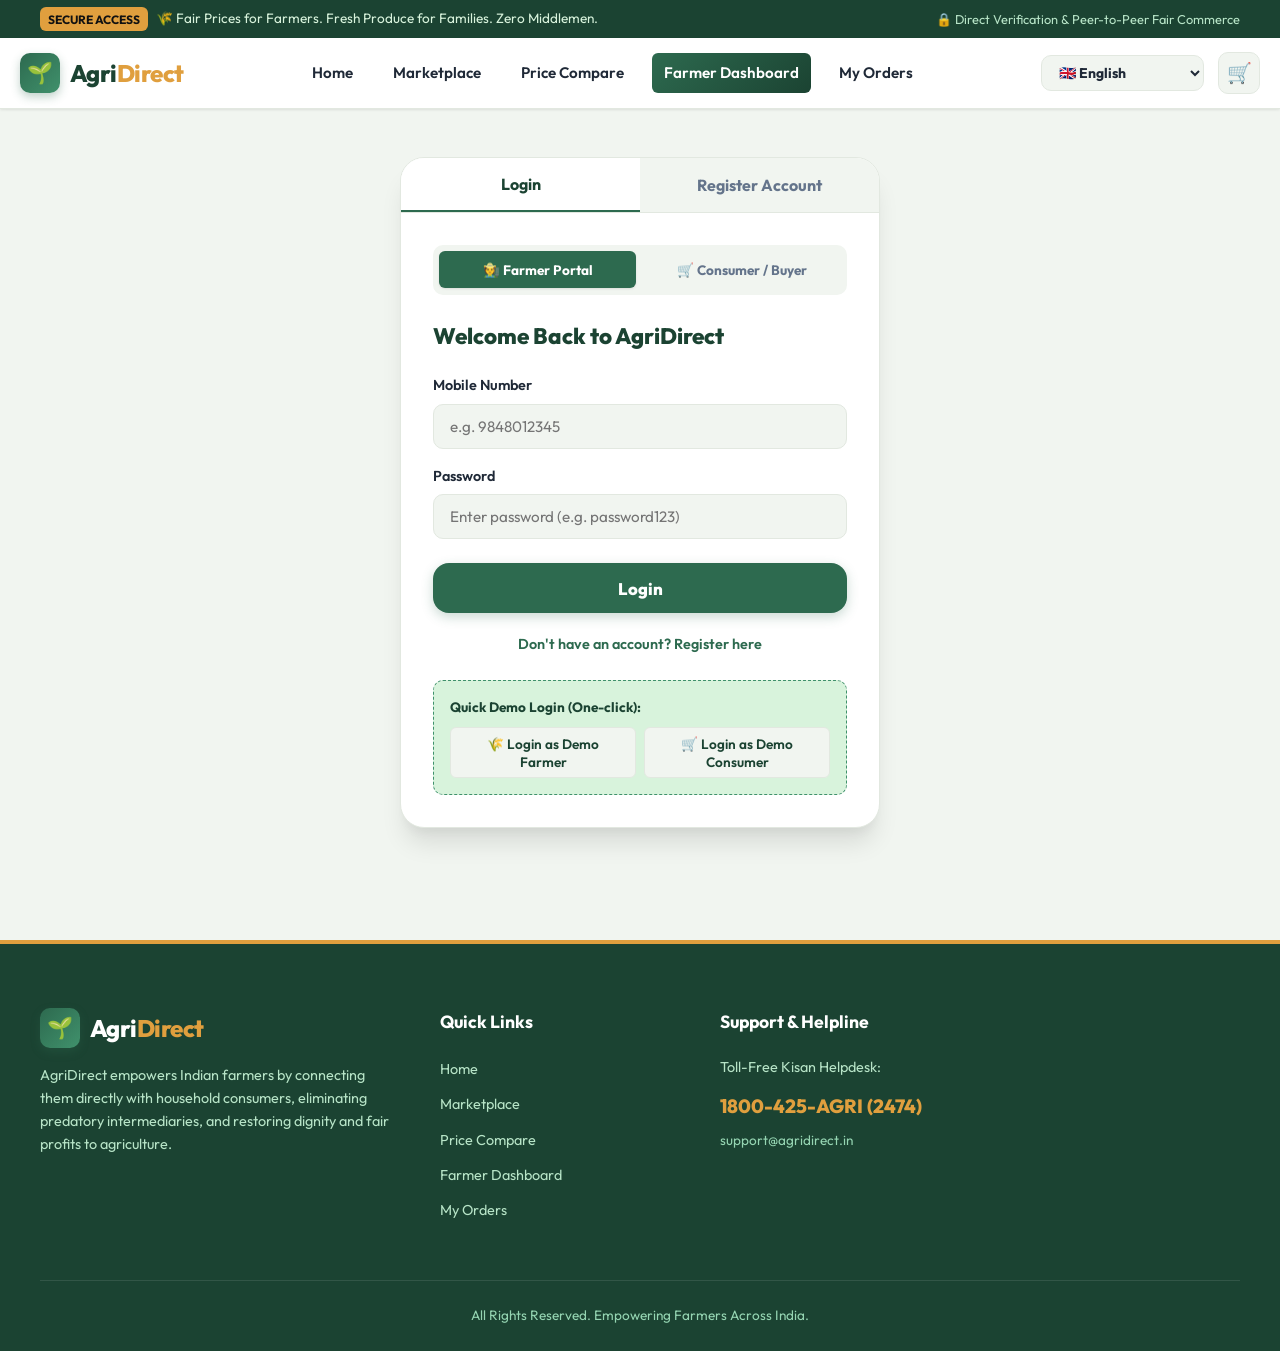
==== auth.html @ 64b45b5c "Add AgriDirect project" ====
<!DOCTYPE html>
<html lang="en">
<head>
  <meta charset="UTF-8">
  <meta name="viewport" content="width=device-width, initial-scale=1.0">
  <title>Login & Registration - AgriDirect</title>
  <link rel="preconnect" href="https://fonts.googleapis.com">
  <link rel="preconnect" href="https://fonts.gstatic.com" crossorigin>
  <link href="https://fonts.googleapis.com/css2?family=Outfit:wght@400;500;600;700;800&display=swap" rel="stylesheet">
  <link rel="stylesheet" href="css/style.css">
  <link rel="stylesheet" href="css/responsive.css">
</head>
<body style="background:var(--bg-subtle);">

  <!-- Top Mission Bar -->
  <div class="header-top-bar">
    <div class="container">
      <div style="display:flex; align-items:center;">
        <span class="header-badge-tag">SECURE ACCESS</span>
        <span data-i18n="topbar_mission">🌾 Fair Prices for Farmers. Fresh Produce for Families. Zero Middlemen.</span>
      </div>
      <div style="font-size:0.8rem; color:#b7e4c7;">
        🔒 Direct Verification & Peer-to-Peer Fair Commerce
      </div>
    </div>
  </div>

  <!-- Header -->
  <header class="site-header">
    <div class="container header-main">
      <a href="index.html" class="logo-link">
        <div class="logo-icon">🌱</div>
        <div class="logo-text">Agri<span>Direct</span></div>
      </a>

      <nav class="main-nav" id="mainNav">
        <a href="index.html" class="nav-link" data-i18n="nav_home">Home</a>
        <a href="marketplace.html" class="nav-link" data-i18n="nav_marketplace">Marketplace</a>
        <a href="price-compare.html" class="nav-link" data-i18n="nav_price_compare">Price Compare</a>
        <a href="farmer-dashboard.html" class="nav-link highlight" data-i18n="nav_dashboard">🌾 Farmer Portal</a>
        <a href="orders.html" class="nav-link" data-i18n="nav_my_orders">My Orders</a>
      </nav>

      <div class="header-actions">
        <div class="lang-selector-wrap">
          <select id="globalLanguageSelect" class="lang-select">
            <option value="en">🇬🇧 English</option>
            <option value="te">🇮🇳 తెలుగు (Telugu)</option>
            <option value="hi">🇮🇳 हिन्दी (Hindi)</option>
          </select>
        </div>

        <div class="cart-btn-wrap">
          <a href="cart.html" class="cart-icon-btn" title="Shopping Cart">
            🛒
            <span class="cart-badge" style="display:none;">0</span>
          </a>
        </div>
      </div>
    </div>
  </header>

  <!-- Auth Main -->
  <main class="main-content">
    <div class="container">
      <div class="auth-wrapper">
        <!-- Auth Header Tabs (Login vs Register) -->
        <div class="auth-tabs">
          <button class="auth-tab-btn active" id="tabLoginBtn" onclick="switchAuthMode('login')">
            <span data-i18n="btn_login">Login</span>
          </button>
          <button class="auth-tab-btn" id="tabRegisterBtn" onclick="switchAuthMode('register')">
            <span data-i18n="btn_register">Register</span>
          </button>
        </div>

        <div class="auth-body">
          <!-- Role Switcher (Farmer vs Consumer) -->
          <div class="role-switcher-box">
            <button class="role-switch-btn active" id="roleFarmerBtn" onclick="selectRole('farmer')">
              🧑‍🌾 <span data-i18n="auth_farmer_tab">Farmer</span>
            </button>
            <button class="role-switch-btn" id="roleConsumerBtn" onclick="selectRole('consumer')">
              🛒 <span data-i18n="auth_consumer_tab">Consumer</span>
            </button>
          </div>

          <h2 id="authFormTitle" style="font-size:1.4rem; font-weight:800; color:var(--primary-dark); margin-bottom:1.25rem;">
            Welcome Back to AgriDirect
          </h2>

          <!-- Auth Form -->
          <form id="authForm" onsubmit="handleAuthSubmit(event)">
            <!-- Register Only Fields -->
            <div id="registerFields" style="display:none; flex-direction:column; gap:1rem; margin-bottom:1rem;">
              <div class="form-group">
                <label class="form-label" data-i18n="auth_name">Full Name *</label>
                <input type="text" id="authNameInput" class="form-control" placeholder="e.g. Ramesh Reddy">
              </div>

              <div class="form-group" id="farmNameGroup">
                <label class="form-label" data-i18n="auth_farm_name">Farm Name (Optional for farmers)</label>
                <input type="text" id="authFarmNameInput" class="form-control" placeholder="e.g. Sri Lakshmi Natural Farms">
              </div>

              <div class="form-group">
                <label class="form-label" data-i18n="auth_location">Village / District / City *</label>
                <input type="text" id="authLocationInput" class="form-control" placeholder="e.g. Tenali, Guntur">
              </div>
            </div>

            <!-- Common Fields -->
            <div style="display:flex; flex-direction:column; gap:1rem;">
              <div class="form-group">
                <label class="form-label" data-i18n="auth_phone">Mobile Number / Phone *</label>
                <input type="text" id="authPhoneInput" class="form-control" placeholder="e.g. 9848012345" required>
              </div>

              <div class="form-group">
                <label class="form-label" data-i18n="auth_password">Password *</label>
                <input type="password" id="authPasswordInput" class="form-control" placeholder="Enter password (e.g. password123)" required>
              </div>

              <button type="submit" id="authSubmitBtn" class="btn btn-primary btn-lg btn-full" style="margin-top:0.5rem; font-weight:800;">
                Login
              </button>
            </div>
          </form>

          <!-- Toggle Auth Mode link -->
          <div style="text-align:center; margin-top:1.25rem; font-size:0.9rem;">
            <a href="javascript:void(0)" id="authSwitchModeLink" onclick="toggleAuthMode()" style="font-weight:600;">
              Don't have an account? Register here
            </a>
          </div>

          <!-- Quick One-Click Demo Logins -->
          <div class="demo-login-box">
            <div style="font-size:0.85rem; font-weight:700; color:var(--primary-dark);" data-i18n="quick_demo_login">
              Quick Demo Login (One-click):
            </div>
            <div class="demo-login-btns">
              <button class="btn btn-secondary btn-sm" onclick="quickLoginAs('farmer')" style="flex:1;">
                🌾 Login as Demo Farmer
              </button>
              <button class="btn btn-secondary btn-sm" onclick="quickLoginAs('consumer')" style="flex:1;">
                🛒 Login as Demo Consumer
              </button>
            </div>
          </div>
        </div>
      </div>
    </div>
  </main>

  <!-- Footer -->
  <footer class="site-footer">
    <div class="container">
      <div class="footer-grid">
        <div>
          <div class="logo-link" style="color:white; margin-bottom:1rem;">
            <div class="logo-icon">🌱</div>
            <div>Agri<span style="color:var(--accent);">Direct</span></div>
          </div>
          <p style="font-size:0.9rem; color:#b7e4c7; line-height:1.6;" data-i18n="footer_mission">
            AgriDirect empowers Indian farmers by connecting them directly with household consumers, eliminating predatory intermediaries, and restoring dignity and fair profits to agriculture.
          </p>
        </div>

        <div>
          <h4 class="footer-title" data-i18n="footer_links">Quick Links</h4>
          <ul class="footer-links">
            <li><a href="index.html" data-i18n="nav_home">Home</a></li>
            <li><a href="marketplace.html" data-i18n="nav_marketplace">Marketplace</a></li>
            <li><a href="price-compare.html" data-i18n="nav_price_compare">Price Compare</a></li>
            <li><a href="farmer-dashboard.html" data-i18n="nav_dashboard">Farmer Dashboard</a></li>
            <li><a href="orders.html" data-i18n="nav_my_orders">My Orders</a></li>
          </ul>
        </div>

        <div>
          <h4 class="footer-title" data-i18n="footer_contact">Farmer Support & Helpline</h4>
          <p style="font-size:0.9rem; color:#b7e4c7; margin-bottom:0.75rem;">Toll-Free Kisan Helpdesk:</p>
          <div style="font-size:1.2rem; font-weight:800; color:var(--accent);">1800-425-AGRI (2474)</div>
          <p style="font-size:0.85rem; color:#95d5b2; margin-top:0.5rem;">support@agridirect.in</p>
        </div>
      </div>

      <div class="footer-bottom">
        <p data-i18n="footer_rights">© 2026 AgriDirect. All Rights Reserved. Empowering Farmers Across India.</p>
      </div>
    </div>
  </footer>

  <!-- Scripts -->
  <script src="js/i18n.js"></script>
  <script src="js/data.js"></script>
  <script src="js/auth.js"></script>
  <script src="js/app.js"></script>

  <script>
    let currentAuthMode = 'login'; // 'login' or 'register'
    let currentRole = 'farmer'; // 'farmer' or 'consumer'

    function switchAuthMode(mode) {
      currentAuthMode = mode;
      const tabLogin = document.getElementById('tabLoginBtn');
      const tabRegister = document.getElementById('tabRegisterBtn');
      const regFields = document.getElementById('registerFields');
      const title = document.getElementById('authFormTitle');
      const submitBtn = document.getElementById('authSubmitBtn');
      const switchLink = document.getElementById('authSwitchModeLink');

      if (mode === 'login') {
        tabLogin.classList.add('active');
        tabRegister.classList.remove('active');
        regFields.style.display = 'none';
        title.textContent = t('auth_login_title');
        submitBtn.textContent = t('btn_login');
        switchLink.textContent = t('auth_switch_to_register');
      } else {
        tabLogin.classList.remove('active');
        tabRegister.classList.add('active');
        regFields.style.display = 'flex';
        title.textContent = t('auth_register_title');
        submitBtn.textContent = t('btn_register');
        switchLink.textContent = t('auth_switch_to_login');
      }
    }

    function toggleAuthMode() {
      switchAuthMode(currentAuthMode === 'login' ? 'register' : 'login');
    }

    function selectRole(role) {
      currentRole = role;
      const farmerBtn = document.getElementById('roleFarmerBtn');
      const consumerBtn = document.getElementById('roleConsumerBtn');
      const farmGroup = document.getElementById('farmNameGroup');

      if (role === 'farmer') {
        farmerBtn.classList.add('active');
        consumerBtn.classList.remove('active');
        if (farmGroup) farmGroup.style.display = 'flex';
      } else {
        consumerBtn.classList.add('active');
        farmerBtn.classList.remove('active');
        if (farmGroup) farmGroup.style.display = 'none';
      }
    }

    function handleAuthSubmit(e) {
      e.preventDefault();
      const phone = document.getElementById('authPhoneInput').value.trim();
      const password = document.getElementById('authPasswordInput').value.trim();

      if (currentAuthMode === 'login') {
        const result = AgriAuth.login(phone, password, currentRole);
        if (result.success) {
          AgriApp.showToast(`Welcome back, ${result.user.name}! 👋`, 'success');
          setTimeout(() => {
            if (result.user.role === 'farmer') {
              window.location.href = 'farmer-dashboard.html';
            } else {
              window.location.href = 'marketplace.html';
            }
          }, 800);
        } else {
          AgriApp.showToast(result.message, 'error');
        }
      } else {
        const name = document.getElementById('authNameInput').value.trim();
        const farmName = document.getElementById('authFarmNameInput').value.trim();
        const location = document.getElementById('authLocationInput').value.trim();

        if (!name || !location) {
          AgriApp.showToast("Please enter your name and location.", "error");
          return;
        }

        const result = AgriAuth.register({
          name,
          phone,
          password,
          role: currentRole,
          farmName,
          location
        });

        if (result.success) {
          AgriApp.showToast(`Account created successfully! Welcome ${name}! 🎉`, 'success');
          setTimeout(() => {
            if (result.user.role === 'farmer') {
              window.location.href = 'farmer-dashboard.html';
            } else {
              window.location.href = 'marketplace.html';
            }
          }, 800);
        } else {
          AgriApp.showToast(result.message, 'error');
        }
      }
    }

    function quickLoginAs(role) {
      const user = AgriAuth.quickDemoLogin(role);
      if (user) {
        AgriApp.showToast(`Logged in as ${user.name} (${user.role})! 🚀`, 'success');
        setTimeout(() => {
          if (role === 'farmer') {
            window.location.href = 'farmer-dashboard.html';
          } else {
            window.location.href = 'marketplace.html';
          }
        }, 800);
      }
    }
  </script>
</body>
</html>
---- css/style.css ----
/* ==========================================================================
   AgriDirect - Direct Farm-to-Consumer Agriculture Marketplace
   Core Stylesheet & Design System
   ========================================================================== */

:root {
  /* Brand Color Palette */
  --primary: #2d6a4f;
  --primary-dark: #1b4332;
  --primary-light: #40916c;
  --primary-subtle: #d8f3dc;
  --accent: #e09f3e;
  --accent-light: #fff3b0;
  --accent-dark: #9e2a2b;
  --earth: #582f0e;
  --earth-light: #7f4f24;
  --success: #2b9348;
  --warning: #f48c06;
  --danger: #d90429;
  --info: #0077b6;

  /* Neutral Colors */
  --bg-main: #f8faf7;
  --bg-card: #ffffff;
  --bg-subtle: #f1f5f0;
  --border-color: #e2e8e0;
  --border-light: #eef2ec;
  --text-main: #1f2937;
  --text-muted: #64748b;
  --text-light: #94a3b8;
  --text-inverse: #ffffff;

  /* Typography */
  --font-family: 'Outfit', 'Inter', -apple-system, BlinkMacSystemFont, 'Segoe UI', Roboto, sans-serif;
  --font-heading: 'Outfit', sans-serif;

  /* Shadows */
  --shadow-sm: 0 1px 3px rgba(0, 0, 0, 0.06), 0 1px 2px rgba(0, 0, 0, 0.04);
  --shadow-md: 0 4px 6px -1px rgba(0, 0, 0, 0.07), 0 2px 4px -1px rgba(0, 0, 0, 0.04);
  --shadow-lg: 0 10px 15px -3px rgba(0, 0, 0, 0.08), 0 4px 6px -2px rgba(0, 0, 0, 0.03);
  --shadow-xl: 0 20px 25px -5px rgba(0, 0, 0, 0.1), 0 10px 10px -5px rgba(0, 0, 0, 0.04);

  /* Radii */
  --radius-sm: 6px;
  --radius-md: 10px;
  --radius-lg: 16px;
  --radius-xl: 24px;
  --radius-full: 9999px;

  /* Transitions */
  --transition-fast: 0.15s ease;
  --transition: 0.25s ease;
  --transition-slow: 0.4s ease;
}

/* Reset & Base Styles */
* {
  margin: 0;
  padding: 0;
  box-sizing: border-box;
}

html {
  scroll-behavior: smooth;
  font-size: 16px;
}

body {
  font-family: var(--font-family);
  background-color: var(--bg-main);
  color: var(--text-main);
  line-height: 1.6;
  min-height: 100vh;
  display: flex;
  flex-direction: column;
  overflow-x: hidden;
}

a {
  color: var(--primary);
  text-decoration: none;
  transition: var(--transition-fast);
}

a:hover {
  color: var(--primary-dark);
}

img {
  max-width: 100%;
  height: auto;
  display: block;
}

ul {
  list-style: none;
}

button, input, select, textarea {
  font-family: inherit;
  font-size: inherit;
  outline: none;
}

.container {
  width: 100%;
  max-width: 1240px;
  margin: 0 auto;
  padding: 0 1.25rem;
}

.main-content {
  flex: 1;
}

/* ==========================================================================
   Header & Navigation
   ========================================================================== */
.site-header {
  background: rgba(255, 255, 255, 0.98);
  backdrop-filter: blur(10px);
  position: sticky;
  top: 0;
  z-index: 1000;
  border-bottom: 1px solid var(--border-color);
  box-shadow: var(--shadow-sm);
}

.header-top-bar {
  background: var(--primary-dark);
  color: #d8f3dc;
  font-size: 0.85rem;
  padding: 0.45rem 0;
}

.header-top-bar .container {
  display: flex;
  justify-content: space-between;
  align-items: center;
  flex-wrap: wrap;
  gap: 0.5rem;
}

.header-badge-tag {
  background: var(--accent);
  color: #111;
  font-weight: 700;
  padding: 0.15rem 0.5rem;
  border-radius: var(--radius-sm);
  font-size: 0.75rem;
  margin-right: 0.5rem;
}

.header-main {
  display: flex;
  align-items: center;
  justify-content: space-between;
  padding: 0.85rem 0;
  gap: 1.5rem;
}

.logo-link {
  display: flex;
  align-items: center;
  gap: 0.6rem;
  font-weight: 800;
  font-size: 1.5rem;
  color: var(--primary-dark);
  letter-spacing: -0.5px;
}

.logo-icon {
  width: 40px;
  height: 40px;
  background: linear-gradient(135deg, var(--primary), var(--primary-light));
  color: white;
  display: flex;
  align-items: center;
  justify-content: center;
  border-radius: var(--radius-md);
  font-size: 1.3rem;
  box-shadow: 0 4px 10px rgba(45, 106, 79, 0.3);
}

.logo-text span {
  color: var(--accent);
}

/* Nav Links */
.main-nav {
  display: flex;
  align-items: center;
  gap: 1rem;
}

.nav-link {
  font-weight: 600;
  color: var(--text-main);
  padding: 0.5rem 0.75rem;
  border-radius: var(--radius-sm);
  display: flex;
  align-items: center;
  gap: 0.4rem;
  transition: var(--transition-fast);
  font-size: 0.95rem;
}

.nav-link:hover, .nav-link.active {
  color: var(--primary);
  background: var(--primary-subtle);
}

.nav-link.highlight {
  background: linear-gradient(135deg, var(--primary), var(--primary-dark));
  color: white;
}

.nav-link.highlight:hover {
  opacity: 0.95;
  color: white;
}

/* Header Actions */
.header-actions {
  display: flex;
  align-items: center;
  gap: 0.85rem;
}

.lang-selector-wrap {
  position: relative;
  display: flex;
  align-items: center;
}

.lang-select {
  background: var(--bg-subtle);
  border: 1.5px solid var(--border-color);
  padding: 0.45rem 0.8rem;
  border-radius: var(--radius-md);
  font-size: 0.875rem;
  font-weight: 700;
  color: var(--text-main);
  cursor: pointer;
  display: flex;
  align-items: center;
  gap: 0.3rem;
  transition: var(--transition);
}

.lang-select:hover {
  border-color: var(--primary);
}

.cart-btn-wrap {
  position: relative;
}

.cart-icon-btn {
  width: 42px;
  height: 42px;
  border-radius: var(--radius-md);
  background: var(--bg-subtle);
  border: 1px solid var(--border-color);
  display: flex;
  align-items: center;
  justify-content: center;
  color: var(--primary-dark);
  font-size: 1.25rem;
  position: relative;
  cursor: pointer;
  transition: var(--transition);
}

.cart-icon-btn:hover {
  background: var(--primary-subtle);
  color: var(--primary);
  border-color: var(--primary-light);
}

.cart-badge {
  position: absolute;
  top: -4px;
  right: -4px;
  background: var(--danger);
  color: white;
  font-size: 0.72rem;
  font-weight: 700;
  width: 20px;
  height: 20px;
  border-radius: 50%;
  display: flex;
  align-items: center;
  justify-content: center;
  border: 2px solid white;
}

.user-profile-menu {
  position: relative;
}

.user-badge-btn {
  display: flex;
  align-items: center;
  gap: 0.5rem;
  padding: 0.4rem 0.85rem;
  background: var(--bg-subtle);
  border: 1px solid var(--border-color);
  border-radius: var(--radius-full);
  font-size: 0.875rem;
  font-weight: 600;
  cursor: pointer;
  transition: var(--transition);
}

.user-badge-btn:hover {
  border-color: var(--primary);
}

.user-avatar-mini {
  width: 26px;
  height: 26px;
  border-radius: 50%;
  background: var(--primary);
  color: white;
  display: flex;
  align-items: center;
  justify-content: center;
  font-size: 0.8rem;
  font-weight: 700;
}

.mobile-menu-toggle {
  display: none;
  background: none;
  border: none;
  font-size: 1.6rem;
  color: var(--text-main);
  cursor: pointer;
  padding: 0.3rem;
}

/* ==========================================================================
   Buttons & UI Elements
   ========================================================================== */
.btn {
  display: inline-flex;
  align-items: center;
  justify-content: center;
  gap: 0.5rem;
  font-weight: 600;
  padding: 0.65rem 1.25rem;
  border-radius: var(--radius-md);
  border: 1px solid transparent;
  cursor: pointer;
  transition: var(--transition);
  text-align: center;
  font-size: 0.95rem;
}

.btn-primary {
  background: var(--primary);
  color: white;
  box-shadow: 0 4px 12px rgba(45, 106, 79, 0.25);
}

.btn-primary:hover {
  background: var(--primary-dark);
  color: white;
  transform: translateY(-2px);
  box-shadow: 0 6px 16px rgba(45, 106, 79, 0.35);
}

.btn-secondary {
  background: var(--bg-subtle);
  color: var(--primary-dark);
  border-color: var(--border-color);
}

.btn-secondary:hover {
  background: var(--primary-subtle);
  border-color: var(--primary-light);
  color: var(--primary);
}

.btn-accent {
  background: var(--accent);
  color: #111;
  font-weight: 700;
  box-shadow: 0 4px 12px rgba(224, 159, 62, 0.3);
}

.btn-accent:hover {
  background: #cca028;
  color: #111;
  transform: translateY(-2px);
}

.btn-outline {
  background: transparent;
  border: 1.5px solid var(--primary);
  color: var(--primary);
}

.btn-outline:hover {
  background: var(--primary);
  color: white;
}

.btn-danger {
  background: var(--danger);
  color: white;
}

.btn-danger:hover {
  background: #b70020;
}

.btn-whatsapp {
  background: #25d366;
  color: white;
  font-weight: 700;
}

.btn-whatsapp:hover {
  background: #1ebc59;
  color: white;
  transform: translateY(-2px);
}

.btn-sm {
  padding: 0.4rem 0.8rem;
  font-size: 0.85rem;
  border-radius: var(--radius-sm);
}

.btn-lg {
  padding: 0.85rem 1.75rem;
  font-size: 1.05rem;
  border-radius: var(--radius-lg);
}

.btn-full {
  width: 100%;
}

/* Badges & Tags */
.badge {
  display: inline-flex;
  align-items: center;
  gap: 0.3rem;
  padding: 0.25rem 0.65rem;
  border-radius: var(--radius-full);
  font-size: 0.75rem;
  font-weight: 700;
  text-transform: uppercase;
  letter-spacing: 0.5px;
}

.badge-organic {
  background: #d8f3dc;
  color: #1b4332;
  border: 1px solid #b7e4c7;
}

.badge-direct {
  background: #fff3b0;
  color: #582f0e;
  border: 1px solid #ffe699;
}

.badge-verified {
  background: #e0f2fe;
  color: #0369a1;
  border: 1px solid #bae6fd;
}

.badge-savings {
  background: #fef08a;
  color: #854d0e;
  font-weight: 800;
}

.badge-status {
  padding: 0.35rem 0.75rem;
  border-radius: var(--radius-full);
  font-size: 0.8rem;
  font-weight: 700;
}

.badge-status.pending {
  background: #fef3c7;
  color: #92400e;
}

.badge-status.confirmed {
  background: #e0f2fe;
  color: #075985;
}

.badge-status.dispatched {
  background: #ede9fe;
  color: #5b21b6;
}

.badge-status.delivered {
  background: #dcfce7;
  color: #166534;
}

.badge-status.cancelled {
  background: #fee2e2;
  color: #991b1b;
}

/* ==========================================================================
   Hero Section
   ========================================================================== */
.hero-section {
  background: linear-gradient(135deg, #1b4332 0%, #2d6a4f 50%, #40916c 100%);
  color: white;
  padding: 4rem 0 5rem;
  position: relative;
  overflow: hidden;
}

.hero-section::before {
  content: '';
  position: absolute;
  top: 0;
  right: 0;
  bottom: 0;
  left: 0;
  background-image: radial-gradient(rgba(255, 255, 255, 0.1) 1px, transparent 1px);
  background-size: 24px 24px;
  pointer-events: none;
}

.hero-grid {
  display: grid;
  grid-template-columns: 1.15fr 0.85fr;
  gap: 3rem;
  align-items: center;
  position: relative;
  z-index: 2;
}

.hero-content h1 {
  font-size: 2.85rem;
  font-weight: 800;
  line-height: 1.18;
  margin-bottom: 1.25rem;
  letter-spacing: -1px;
}

.hero-content h1 .highlight-text {
  color: var(--accent);
}

.hero-subtitle {
  font-size: 1.15rem;
  color: #d8f3dc;
  margin-bottom: 2rem;
  max-width: 560px;
}

.hero-actions {
  display: flex;
  gap: 1rem;
  flex-wrap: wrap;
  margin-bottom: 2.5rem;
}

.hero-stats {
  display: flex;
  gap: 2rem;
  padding-top: 1.5rem;
  border-top: 1px solid rgba(255, 255, 255, 0.2);
}

.stat-item h3 {
  font-size: 1.75rem;
  font-weight: 800;
  color: var(--accent);
}

.stat-item p {
  font-size: 0.85rem;
  color: #b7e4c7;
}

/* Hero Comparison Card Teaser */
.hero-card {
  background: rgba(255, 255, 255, 0.98);
  color: var(--text-main);
  border-radius: var(--radius-xl);
  padding: 1.75rem;
  box-shadow: 0 25px 50px -12px rgba(0, 0, 0, 0.35);
  border: 2px solid rgba(255, 255, 255, 0.3);
}

.hero-card-header {
  display: flex;
  justify-content: space-between;
  align-items: center;
  margin-bottom: 1.25rem;
  padding-bottom: 0.75rem;
  border-bottom: 1px solid var(--border-color);
}

.hero-card-title {
  font-weight: 700;
  font-size: 1.1rem;
  color: var(--primary-dark);
  display: flex;
  align-items: center;
  gap: 0.5rem;
}

/* Visual Comparison Bar */
.comparison-meter-box {
  background: var(--bg-subtle);
  border-radius: var(--radius-lg);
  padding: 1.25rem;
  margin-bottom: 1rem;
  border: 1px solid var(--border-color);
}

.compare-row {
  display: flex;
  justify-content: space-between;
  align-items: center;
  margin-bottom: 0.75rem;
}

.compare-row:last-child {
  margin-bottom: 0;
}

.compare-label {
  font-size: 0.9rem;
  font-weight: 600;
  color: var(--text-muted);
}

.compare-val {
  font-weight: 800;
  font-size: 1.1rem;
}

.compare-val.bad {
  color: var(--danger);
  text-decoration: line-through;
}

.compare-val.good {
  color: var(--primary);
  font-size: 1.25rem;
}

.savings-ribbon {
  background: linear-gradient(135deg, #fef08a, #fde047);
  color: #713f12;
  font-weight: 800;
  padding: 0.6rem 1rem;
  border-radius: var(--radius-md);
  text-align: center;
  font-size: 0.95rem;
  display: flex;
  align-items: center;
  justify-content: center;
  gap: 0.5rem;
}

/* ==========================================================================
   Problem & Mission Section
   ========================================================================== */
.problem-section {
  padding: 4.5rem 0;
  background: white;
}

.section-header {
  text-align: center;
  max-width: 720px;
  margin: 0 auto 3rem;
}

.section-badge {
  display: inline-block;
  background: var(--primary-subtle);
  color: var(--primary-dark);
  font-weight: 700;
  font-size: 0.8rem;
  padding: 0.3rem 0.8rem;
  border-radius: var(--radius-full);
  margin-bottom: 0.75rem;
  text-transform: uppercase;
  letter-spacing: 0.8px;
}

.section-title {
  font-size: 2.2rem;
  font-weight: 800;
  color: var(--primary-dark);
  margin-bottom: 0.75rem;
  letter-spacing: -0.5px;
}

.section-desc {
  color: var(--text-muted);
  font-size: 1.05rem;
}

.problem-vs-solution-grid {
  display: grid;
  grid-template-columns: 1fr 1fr;
  gap: 2rem;
}

.problem-card {
  background: #fff5f5;
  border: 1.5px solid #fed7d7;
  border-radius: var(--radius-xl);
  padding: 2rem;
  position: relative;
}

.solution-card {
  background: #f0fdf4;
  border: 1.5px solid #bbf7d0;
  border-radius: var(--radius-xl);
  padding: 2rem;
  position: relative;
}

.card-top-icon {
  width: 50px;
  height: 50px;
  border-radius: var(--radius-lg);
  display: flex;
  align-items: center;
  justify-content: center;
  font-size: 1.5rem;
  margin-bottom: 1.25rem;
}

.problem-card .card-top-icon {
  background: #fee2e2;
  color: var(--danger);
}

.solution-card .card-top-icon {
  background: #dcfce7;
  color: var(--success);
}

.chain-steps {
  display: flex;
  flex-direction: column;
  gap: 0.85rem;
  margin-top: 1.25rem;
}

.chain-step-item {
  display: flex;
  align-items: center;
  gap: 0.85rem;
  background: white;
  padding: 0.75rem 1rem;
  border-radius: var(--radius-md);
  box-shadow: var(--shadow-sm);
  font-size: 0.95rem;
  font-weight: 600;
}

/* ==========================================================================
   Categories Showcase
   ========================================================================== */
.categories-section {
  padding: 4rem 0;
  background: var(--bg-subtle);
}

.categories-grid {
  display: grid;
  grid-template-columns: repeat(auto-fit, minmax(150px, 1fr));
  gap: 1.25rem;
}

.category-tile {
  background: white;
  border: 1px solid var(--border-color);
  border-radius: var(--radius-lg);
  padding: 1.5rem 1rem;
  text-align: center;
  cursor: pointer;
  transition: var(--transition);
  display: flex;
  flex-direction: column;
  align-items: center;
  gap: 0.75rem;
}

.category-tile:hover, .category-tile.active {
  transform: translateY(-4px);
  border-color: var(--primary);
  box-shadow: var(--shadow-md);
  background: #f0fdf4;
}

.category-icon {
  font-size: 2.2rem;
}

.category-name {
  font-weight: 700;
  color: var(--text-main);
  font-size: 0.95rem;
}

.category-count {
  font-size: 0.75rem;
  color: var(--text-muted);
  background: var(--bg-subtle);
  padding: 0.15rem 0.5rem;
  border-radius: var(--radius-full);
}

/* ==========================================================================
   Product Cards & Marketplace
   ========================================================================== */
.marketplace-section {
  padding: 3rem 0 5rem;
}

.marketplace-layout {
  display: grid;
  grid-template-columns: 280px 1fr;
  gap: 2rem;
  align-items: start;
}

.filters-sidebar {
  background: white;
  border-radius: var(--radius-lg);
  border: 1px solid var(--border-color);
  padding: 1.5rem;
  box-shadow: var(--shadow-sm);
  position: sticky;
  top: 90px;
}

.filter-group {
  margin-bottom: 1.5rem;
  padding-bottom: 1.25rem;
  border-bottom: 1px solid var(--border-light);
}

.filter-group:last-child {
  border-bottom: none;
  margin-bottom: 0;
  padding-bottom: 0;
}

.filter-title {
  font-weight: 700;
  font-size: 0.95rem;
  margin-bottom: 0.85rem;
  color: var(--primary-dark);
}

.search-bar-wrap {
  display: flex;
  gap: 0.5rem;
  margin-bottom: 1.5rem;
  background: white;
  padding: 0.5rem;
  border-radius: var(--radius-lg);
  border: 1.5px solid var(--border-color);
  box-shadow: var(--shadow-sm);
}

.search-input {
  flex: 1;
  border: none;
  padding: 0.5rem 0.85rem;
  font-size: 1rem;
}

.products-grid {
  display: grid;
  grid-template-columns: repeat(auto-fill, minmax(260px, 1fr));
  gap: 1.5rem;
}

.product-card {
  background: white;
  border-radius: var(--radius-lg);
  border: 1px solid var(--border-color);
  overflow: hidden;
  box-shadow: var(--shadow-sm);
  transition: var(--transition);
  display: flex;
  flex-direction: column;
  position: relative;
}

.product-card:hover {
  transform: translateY(-5px);
  box-shadow: var(--shadow-lg);
  border-color: var(--primary-light);
}

.product-img-wrap {
  position: relative;
  height: 180px;
  background: #e9ecef;
  overflow: hidden;
}

.product-img {
  width: 100%;
  height: 100%;
  object-fit: cover;
  transition: transform 0.4s ease;
}

.product-card:hover .product-img {
  transform: scale(1.06);
}

.product-tags {
  position: absolute;
  top: 10px;
  left: 10px;
  display: flex;
  flex-direction: column;
  gap: 4px;
  z-index: 2;
}

.product-savings-pill {
  position: absolute;
  top: 10px;
  right: 10px;
  background: var(--accent);
  color: #111;
  font-weight: 800;
  font-size: 0.75rem;
  padding: 0.25rem 0.6rem;
  border-radius: var(--radius-full);
  box-shadow: var(--shadow-sm);
}

.product-body {
  padding: 1.25rem;
  display: flex;
  flex-direction: column;
  flex: 1;
}

.product-category-sub {
  font-size: 0.75rem;
  text-transform: uppercase;
  color: var(--text-muted);
  font-weight: 700;
  letter-spacing: 0.5px;
  margin-bottom: 0.25rem;
}

.product-title {
  font-size: 1.15rem;
  font-weight: 700;
  color: var(--primary-dark);
  margin-bottom: 0.35rem;
  line-height: 1.3;
}

.product-location {
  font-size: 0.82rem;
  color: var(--text-muted);
  display: flex;
  align-items: center;
  gap: 0.3rem;
  margin-bottom: 0.75rem;
}

.farmer-mini-info {
  display: flex;
  align-items: center;
  gap: 0.5rem;
  padding: 0.5rem 0;
  border-top: 1px dashed var(--border-color);
  border-bottom: 1px dashed var(--border-color);
  margin-bottom: 0.85rem;
  font-size: 0.82rem;
}

.farmer-avatar-sm {
  width: 28px;
  height: 28px;
  border-radius: 50%;
  background: var(--primary-subtle);
  color: var(--primary);
  display: flex;
  align-items: center;
  justify-content: center;
  font-weight: 700;
  font-size: 0.8rem;
}

.product-price-box {
  margin-top: auto;
  margin-bottom: 1rem;
}

.price-main-row {
  display: flex;
  align-items: baseline;
  gap: 0.5rem;
}

.price-current {
  font-size: 1.35rem;
  font-weight: 800;
  color: var(--primary-dark);
}

.price-market {
  font-size: 0.9rem;
  color: var(--text-light);
  text-decoration: line-through;
}

.price-unit {
  font-size: 0.82rem;
  color: var(--text-muted);
}

.middleman-diff-text {
  font-size: 0.75rem;
  color: var(--success);
  font-weight: 700;
}

.product-actions {
  display: grid;
  grid-template-columns: 1fr auto;
  gap: 0.5rem;
}

/* ==========================================================================
   Price Transparency & Comparison Tool
   ========================================================================== */
.compare-tool-container {
  background: white;
  border-radius: var(--radius-xl);
  border: 1px solid var(--border-color);
  padding: 2.5rem;
  box-shadow: var(--shadow-lg);
  margin-bottom: 3rem;
}

.compare-calculator-grid {
  display: grid;
  grid-template-columns: 1.1fr 0.9fr;
  gap: 2.5rem;
}

.calc-inputs {
  display: flex;
  flex-direction: column;
  gap: 1.5rem;
}

.form-group {
  display: flex;
  flex-direction: column;
  gap: 0.4rem;
}

.form-label {
  font-weight: 600;
  font-size: 0.9rem;
  color: var(--text-main);
}

.form-control {
  padding: 0.75rem 1rem;
  border: 1.5px solid var(--border-color);
  border-radius: var(--radius-md);
  background: var(--bg-subtle);
  font-size: 0.95rem;
  transition: var(--transition);
}

.form-control:focus {
  background: white;
  border-color: var(--primary);
  box-shadow: 0 0 0 3px rgba(45, 106, 79, 0.15);
}

.calc-breakdown-card {
  background: linear-gradient(145deg, #f0fdf4 0%, #e6f7ec 100%);
  border: 2px solid #86efac;
  border-radius: var(--radius-xl);
  padding: 1.75rem;
  display: flex;
  flex-direction: column;
  justify-content: space-between;
}

.breakdown-row {
  display: flex;
  justify-content: space-between;
  align-items: center;
  padding: 0.75rem 0;
  border-bottom: 1px solid rgba(0, 0, 0, 0.06);
}

.breakdown-row.total {
  border-top: 2px dashed var(--primary);
  border-bottom: none;
  padding-top: 1rem;
  font-weight: 800;
  font-size: 1.25rem;
  color: var(--primary-dark);
}

/* ==========================================================================
   Product Detail Page
   ========================================================================== */
.product-detail-layout {
  display: grid;
  grid-template-columns: 1fr 1.1fr;
  gap: 3rem;
  background: white;
  border-radius: var(--radius-xl);
  border: 1px solid var(--border-color);
  padding: 2.5rem;
  box-shadow: var(--shadow-md);
  margin: 2.5rem 0 4rem;
}

.product-detail-gallery {
  position: relative;
}

.gallery-main-img {
  width: 100%;
  height: 380px;
  object-fit: cover;
  border-radius: var(--radius-lg);
  border: 1px solid var(--border-color);
}

.detail-price-card {
  background: var(--bg-subtle);
  border-radius: var(--radius-lg);
  padding: 1.5rem;
  margin: 1.5rem 0;
  border: 1px solid var(--border-color);
}

.farmer-contact-card {
  background: #f0fdf4;
  border: 1.5px solid #bbf7d0;
  border-radius: var(--radius-lg);
  padding: 1.5rem;
  margin-top: 2rem;
}

.farmer-card-head {
  display: flex;
  align-items: center;
  gap: 1rem;
  margin-bottom: 1rem;
}

.farmer-card-avatar {
  width: 52px;
  height: 52px;
  border-radius: 50%;
  background: var(--primary);
  color: white;
  display: flex;
  align-items: center;
  justify-content: center;
  font-size: 1.5rem;
  font-weight: 700;
}

.farmer-contact-actions {
  display: grid;
  grid-template-columns: 1fr 1fr;
  gap: 0.75rem;
  margin-top: 1rem;
}

/* ==========================================================================
   Forms, Modals & Auth
   ========================================================================== */
.auth-wrapper {
  max-width: 480px;
  margin: 3rem auto;
  background: white;
  border-radius: var(--radius-xl);
  border: 1px solid var(--border-color);
  box-shadow: var(--shadow-xl);
  overflow: hidden;
}

.auth-tabs {
  display: flex;
  border-bottom: 1px solid var(--border-color);
  background: var(--bg-subtle);
}

.auth-tab-btn {
  flex: 1;
  padding: 1rem;
  font-weight: 700;
  border: none;
  background: transparent;
  color: var(--text-muted);
  cursor: pointer;
  transition: var(--transition);
  text-align: center;
}

.auth-tab-btn.active {
  background: white;
  color: var(--primary-dark);
  border-bottom: 2px solid var(--primary);
}

.auth-body {
  padding: 2rem;
}

.role-switcher-box {
  display: flex;
  gap: 0.5rem;
  background: var(--bg-subtle);
  padding: 0.4rem;
  border-radius: var(--radius-md);
  margin-bottom: 1.5rem;
}

.role-switch-btn {
  flex: 1;
  padding: 0.6rem;
  border-radius: var(--radius-sm);
  border: none;
  font-weight: 700;
  font-size: 0.85rem;
  cursor: pointer;
  background: transparent;
  color: var(--text-muted);
  transition: var(--transition-fast);
}

.role-switch-btn.active {
  background: var(--primary);
  color: white;
  box-shadow: var(--shadow-sm);
}

/* Quick Demo Login Box */
.demo-login-box {
  margin-top: 1.5rem;
  padding: 1rem;
  background: var(--primary-subtle);
  border-radius: var(--radius-md);
  border: 1px dashed var(--primary-light);
}

.demo-login-btns {
  display: flex;
  gap: 0.5rem;
  margin-top: 0.5rem;
}

/* Modal Windows */
.modal-backdrop {
  position: fixed;
  top: 0;
  left: 0;
  width: 100vw;
  height: 100vh;
  background: rgba(0, 0, 0, 0.5);
  backdrop-filter: blur(4px);
  z-index: 2000;
  display: flex;
  align-items: center;
  justify-content: center;
  padding: 1.5rem;
  opacity: 0;
  visibility: hidden;
  transition: var(--transition);
}

.modal-backdrop.open {
  opacity: 1;
  visibility: visible;
}

.modal-card {
  background: white;
  border-radius: var(--radius-xl);
  max-width: 600px;
  width: 100%;
  max-height: 90vh;
  overflow-y: auto;
  box-shadow: var(--shadow-xl);
  transform: scale(0.95);
  transition: var(--transition);
}

.modal-backdrop.open .modal-card {
  transform: scale(1);
}

.modal-header {
  padding: 1.25rem 1.5rem;
  display: flex;
  justify-content: space-between;
  align-items: center;
  border-bottom: 1px solid var(--border-color);
}

.modal-title {
  font-size: 1.25rem;
  font-weight: 800;
  color: var(--primary-dark);
}

.modal-close {
  background: none;
  border: none;
  font-size: 1.5rem;
  cursor: pointer;
  color: var(--text-muted);
}

.modal-body {
  padding: 1.5rem;
}

.modal-footer {
  padding: 1.25rem 1.5rem;
  border-top: 1px solid var(--border-color);
  display: flex;
  justify-content: flex-end;
  gap: 0.75rem;
}

/* ==========================================================================
   Farmer Dashboard Styles
   ========================================================================== */
.dashboard-grid {
  display: grid;
  grid-template-columns: 240px 1fr;
  gap: 2rem;
  padding: 2.5rem 0;
}

.dashboard-sidebar {
  background: white;
  border-radius: var(--radius-lg);
  border: 1px solid var(--border-color);
  padding: 1.5rem;
  height: fit-content;
}

.dash-menu-item {
  display: flex;
  align-items: center;
  gap: 0.75rem;
  padding: 0.75rem 1rem;
  border-radius: var(--radius-md);
  font-weight: 600;
  color: var(--text-main);
  margin-bottom: 0.35rem;
  cursor: pointer;
  transition: var(--transition-fast);
}

.dash-menu-item:hover, .dash-menu-item.active {
  background: var(--primary-subtle);
  color: var(--primary-dark);
}

.stats-grid {
  display: grid;
  grid-template-columns: repeat(auto-fit, minmax(200px, 1fr));
  gap: 1.25rem;
  margin-bottom: 2rem;
}

.stat-card {
  background: white;
  border: 1px solid var(--border-color);
  border-radius: var(--radius-lg);
  padding: 1.5rem;
  box-shadow: var(--shadow-sm);
  display: flex;
  align-items: center;
  gap: 1.25rem;
}

.stat-card-icon {
  width: 52px;
  height: 52px;
  border-radius: var(--radius-md);
  display: flex;
  align-items: center;
  justify-content: center;
  font-size: 1.6rem;
}

.stat-card-icon.green {
  background: #d8f3dc;
  color: #1b4332;
}

.stat-card-icon.yellow {
  background: #fff3b0;
  color: #582f0e;
}

.stat-card-icon.blue {
  background: #e0f2fe;
  color: #0369a1;
}

.stat-card-icon.purple {
  background: #f3e8ff;
  color: #6b21a8;
}

.stat-number {
  font-size: 1.6rem;
  font-weight: 800;
  color: var(--text-main);
  line-height: 1.1;
}

.stat-title {
  font-size: 0.85rem;
  color: var(--text-muted);
  font-weight: 600;
}

/* Data Table */
.table-responsive {
  width: 100%;
  overflow-x: auto;
  background: white;
  border-radius: var(--radius-lg);
  border: 1px solid var(--border-color);
  box-shadow: var(--shadow-sm);
}

.data-table {
  width: 100%;
  border-collapse: collapse;
  text-align: left;
  font-size: 0.9rem;
}

.data-table th {
  background: var(--bg-subtle);
  padding: 1rem 1.25rem;
  font-weight: 700;
  color: var(--text-muted);
  border-bottom: 1px solid var(--border-color);
}

.data-table td {
  padding: 1rem 1.25rem;
  border-bottom: 1px solid var(--border-light);
  vertical-align: middle;
}

.data-table tr:hover {
  background: #fbfdfa;
}

/* ==========================================================================
   Order Tracking & Stepper
   ========================================================================== */
.order-card {
  background: white;
  border-radius: var(--radius-xl);
  border: 1px solid var(--border-color);
  padding: 1.75rem;
  margin-bottom: 1.5rem;
  box-shadow: var(--shadow-sm);
}

.order-stepper {
  display: flex;
  justify-content: space-between;
  position: relative;
  margin: 2rem 0 1.5rem;
}

.order-stepper::before {
  content: '';
  position: absolute;
  top: 15px;
  left: 30px;
  right: 30px;
  height: 3px;
  background: var(--border-color);
  z-index: 1;
}

.step-node {
  position: relative;
  z-index: 2;
  display: flex;
  flex-direction: column;
  align-items: center;
  gap: 0.4rem;
  text-align: center;
  flex: 1;
}

.step-circle {
  width: 34px;
  height: 34px;
  border-radius: 50%;
  background: white;
  border: 3px solid var(--border-color);
  display: flex;
  align-items: center;
  justify-content: center;
  font-weight: 700;
  font-size: 0.85rem;
  color: var(--text-muted);
}

.step-node.completed .step-circle {
  background: var(--success);
  border-color: var(--success);
  color: white;
}

.step-node.active .step-circle {
  background: var(--primary);
  border-color: var(--primary-light);
  color: white;
  box-shadow: 0 0 0 4px var(--primary-subtle);
}

.step-label {
  font-size: 0.8rem;
  font-weight: 600;
  color: var(--text-muted);
}

.step-node.active .step-label, .step-node.completed .step-label {
  color: var(--primary-dark);
  font-weight: 700;
}

/* ==========================================================================
   Toast Notification System
   ========================================================================== */
.toast-container {
  position: fixed;
  bottom: 24px;
  right: 24px;
  z-index: 9999;
  display: flex;
  flex-direction: column;
  gap: 0.75rem;
}

.toast-msg {
  background: #1f2937;
  color: white;
  padding: 0.85rem 1.25rem;
  border-radius: var(--radius-md);
  box-shadow: var(--shadow-xl);
  display: flex;
  align-items: center;
  gap: 0.75rem;
  font-size: 0.92rem;
  font-weight: 600;
  animation: slideInUp 0.3s ease;
  min-width: 280px;
  max-width: 420px;
}

.toast-msg.success {
  background: #1e4620;
  border-left: 4px solid var(--success);
}

.toast-msg.error {
  background: #5c1d1d;
  border-left: 4px solid var(--danger);
}

.toast-msg.info {
  background: #133a5e;
  border-left: 4px solid var(--info);
}

@keyframes slideInUp {
  from {
    opacity: 0;
    transform: translateY(20px);
  }
  to {
    opacity: 1;
    transform: translateY(0);
  }
}

/* ==========================================================================
   Footer
   ========================================================================== */
.site-footer {
  background: #1b4332;
  color: #d8f3dc;
  padding: 4rem 0 1.5rem;
  margin-top: 4rem;
  border-top: 4px solid var(--accent);
}

.footer-grid {
  display: grid;
  grid-template-columns: 1.5fr 1fr 1fr 1fr;
  gap: 2.5rem;
  margin-bottom: 3rem;
}

.footer-title {
  color: white;
  font-weight: 700;
  font-size: 1.1rem;
  margin-bottom: 1.25rem;
}

.footer-links li {
  margin-bottom: 0.6rem;
}

.footer-links a {
  color: #b7e4c7;
  font-size: 0.9rem;
}

.footer-links a:hover {
  color: var(--accent);
  padding-left: 4px;
}

.footer-bottom {
  text-align: center;
  padding-top: 1.5rem;
  border-top: 1px solid rgba(255, 255, 255, 0.1);
  font-size: 0.85rem;
  color: #95d5b2;
}

/* Floating WhatsApp / Help button */
.floating-help-btn {
  position: fixed;
  bottom: 24px;
  left: 24px;
  background: #25d366;
  color: white;
  width: 52px;
  height: 52px;
  border-radius: 50%;
  display: flex;
  align-items: center;
  justify-content: center;
  font-size: 1.6rem;
  box-shadow: var(--shadow-lg);
  z-index: 999;
  transition: var(--transition);
}

.floating-help-btn:hover {
  transform: scale(1.1);
  color: white;
}
---- css/responsive.css ----
/* ==========================================================================
   AgriDirect - Responsive Media Queries
   ========================================================================== */

/* Large Tablets & Small Laptops (< 1024px) */
@media (max-width: 1024px) {
  .hero-grid {
    grid-template-columns: 1fr;
    gap: 2.5rem;
    text-align: center;
  }

  .hero-subtitle {
    margin: 0 auto 2rem;
  }

  .hero-actions {
    justify-content: center;
  }

  .hero-stats {
    justify-content: center;
  }

  .marketplace-layout {
    grid-template-columns: 240px 1fr;
  }

  .product-detail-layout {
    grid-template-columns: 1fr;
    gap: 2rem;
    padding: 1.5rem;
  }

  .compare-calculator-grid {
    grid-template-columns: 1fr;
    gap: 2rem;
  }

  .dashboard-grid {
    grid-template-columns: 200px 1fr;
  }

  .footer-grid {
    grid-template-columns: 1fr 1fr;
    gap: 2rem;
  }
}

/* Tablets (< 768px) */
@media (max-width: 768px) {
  .header-top-bar {
    display: none;
  }

  .mobile-menu-toggle {
    display: block;
  }

  .main-nav {
    position: fixed;
    top: 70px;
    left: 0;
    width: 100%;
    background: white;
    flex-direction: column;
    align-items: stretch;
    padding: 1.5rem;
    gap: 0.5rem;
    box-shadow: var(--shadow-lg);
    border-bottom: 2px solid var(--primary);
    transform: translateY(-150%);
    transition: transform 0.3s ease;
    z-index: 998;
  }

  .main-nav.show-mobile-nav {
    transform: translateY(0);
  }

  .nav-link {
    padding: 0.75rem 1rem;
    font-size: 1rem;
  }

  .hero-content h1 {
    font-size: 2.2rem;
  }

  .problem-vs-solution-grid {
    grid-template-columns: 1fr;
  }

  .marketplace-layout {
    grid-template-columns: 1fr;
  }

  .filters-sidebar {
    position: static;
    margin-bottom: 1.5rem;
  }

  .dashboard-grid {
    grid-template-columns: 1fr;
  }

  .dashboard-sidebar {
    margin-bottom: 1rem;
  }

  .compare-tool-container {
    padding: 1.5rem;
  }

  .footer-grid {
    grid-template-columns: 1fr;
    gap: 2rem;
  }

  .order-stepper {
    flex-wrap: wrap;
    gap: 1rem;
  }

  .order-stepper::before {
    display: none;
  }

  .farmer-contact-actions {
    grid-template-columns: 1fr;
  }
}

/* Small Mobile Handsets (< 480px) */
@media (max-width: 480px) {
  .hero-content h1 {
    font-size: 1.85rem;
  }

  .hero-stats {
    flex-direction: column;
    gap: 1rem;
    align-items: center;
  }

  .btn-lg {
    width: 100%;
  }

  .hero-actions {
    flex-direction: column;
    width: 100%;
  }

  .hero-actions .btn {
    width: 100%;
  }

  .products-grid {
    grid-template-columns: 1fr;
  }

  .gallery-main-img {
    height: 260px;
  }

  .auth-body {
    padding: 1.25rem;
  }

  .modal-card {
    margin: 1rem;
  }
}
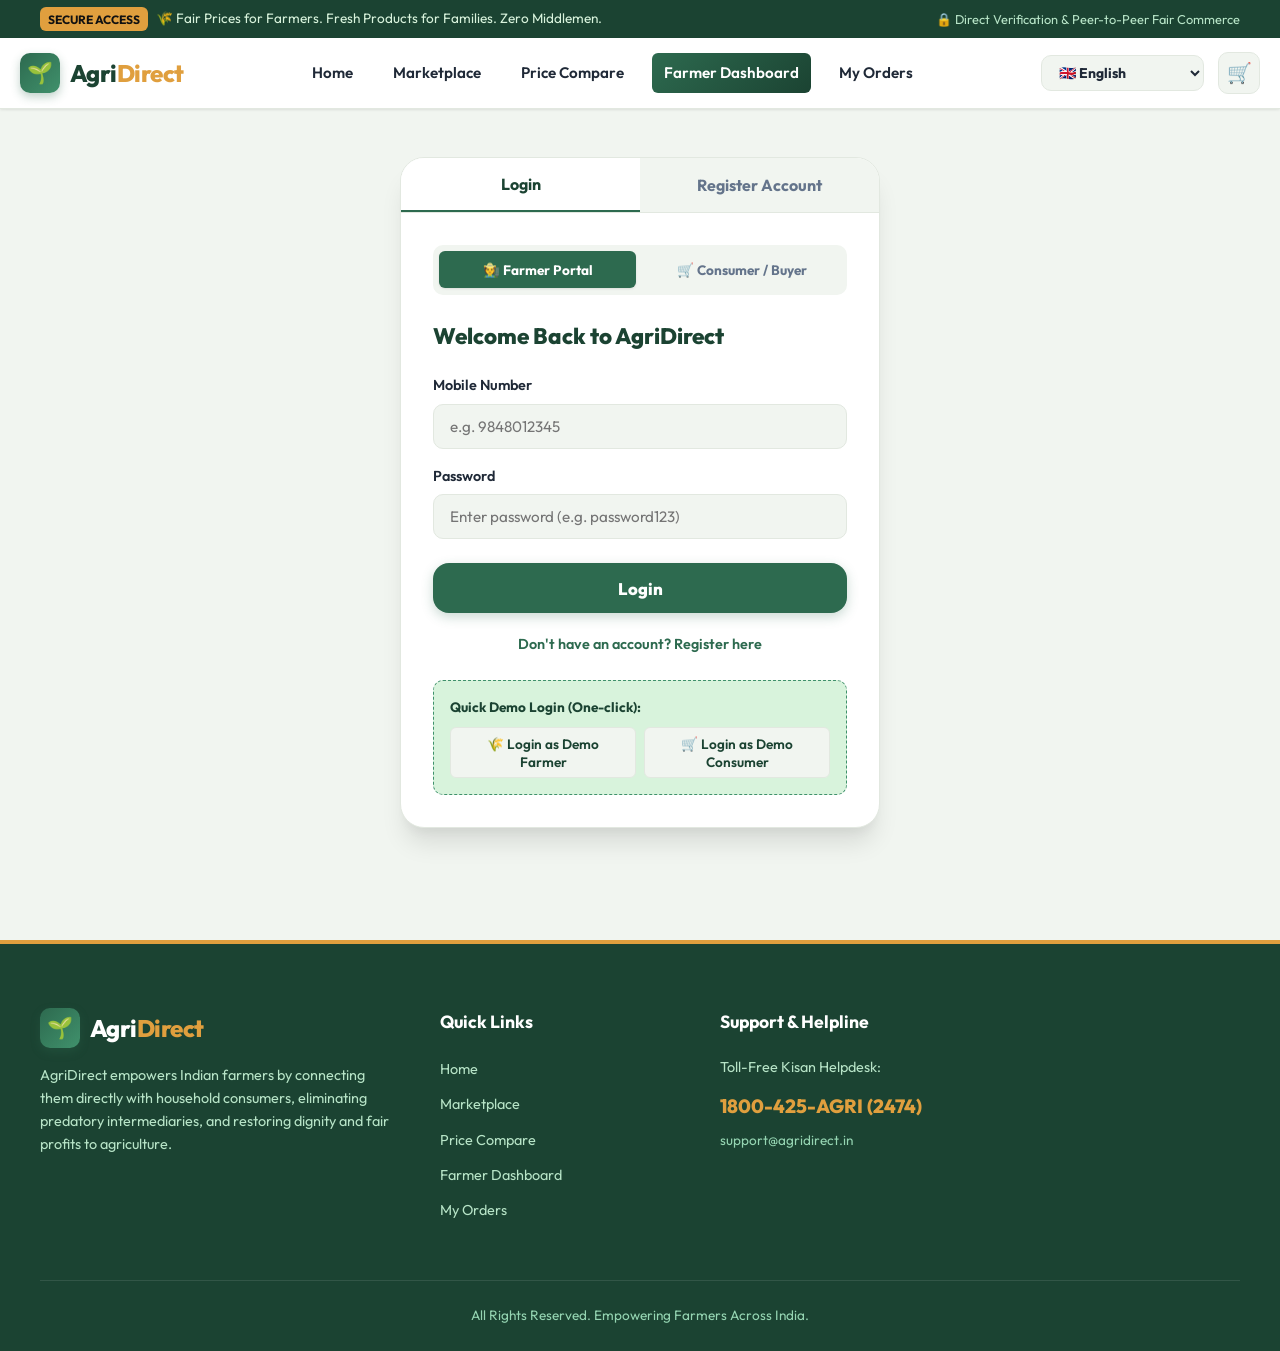
==== commit f35c6bea: "Products UI update" ====
--- a/auth.html
+++ b/auth.html
@@ -17,7 +17,7 @@
     <div class="container">
       <div style="display:flex; align-items:center;">
         <span class="header-badge-tag">SECURE ACCESS</span>
-        <span data-i18n="topbar_mission">🌾 Fair Prices for Farmers. Fresh Produce for Families. Zero Middlemen.</span>
+        <span data-i18n="topbar_mission">🌾 Fair Prices for Farmers. Fresh Products for Families. Zero Middlemen.</span>
       </div>
       <div style="font-size:0.8rem; color:#b7e4c7;">
         🔒 Direct Verification & Peer-to-Peer Fair Commerce
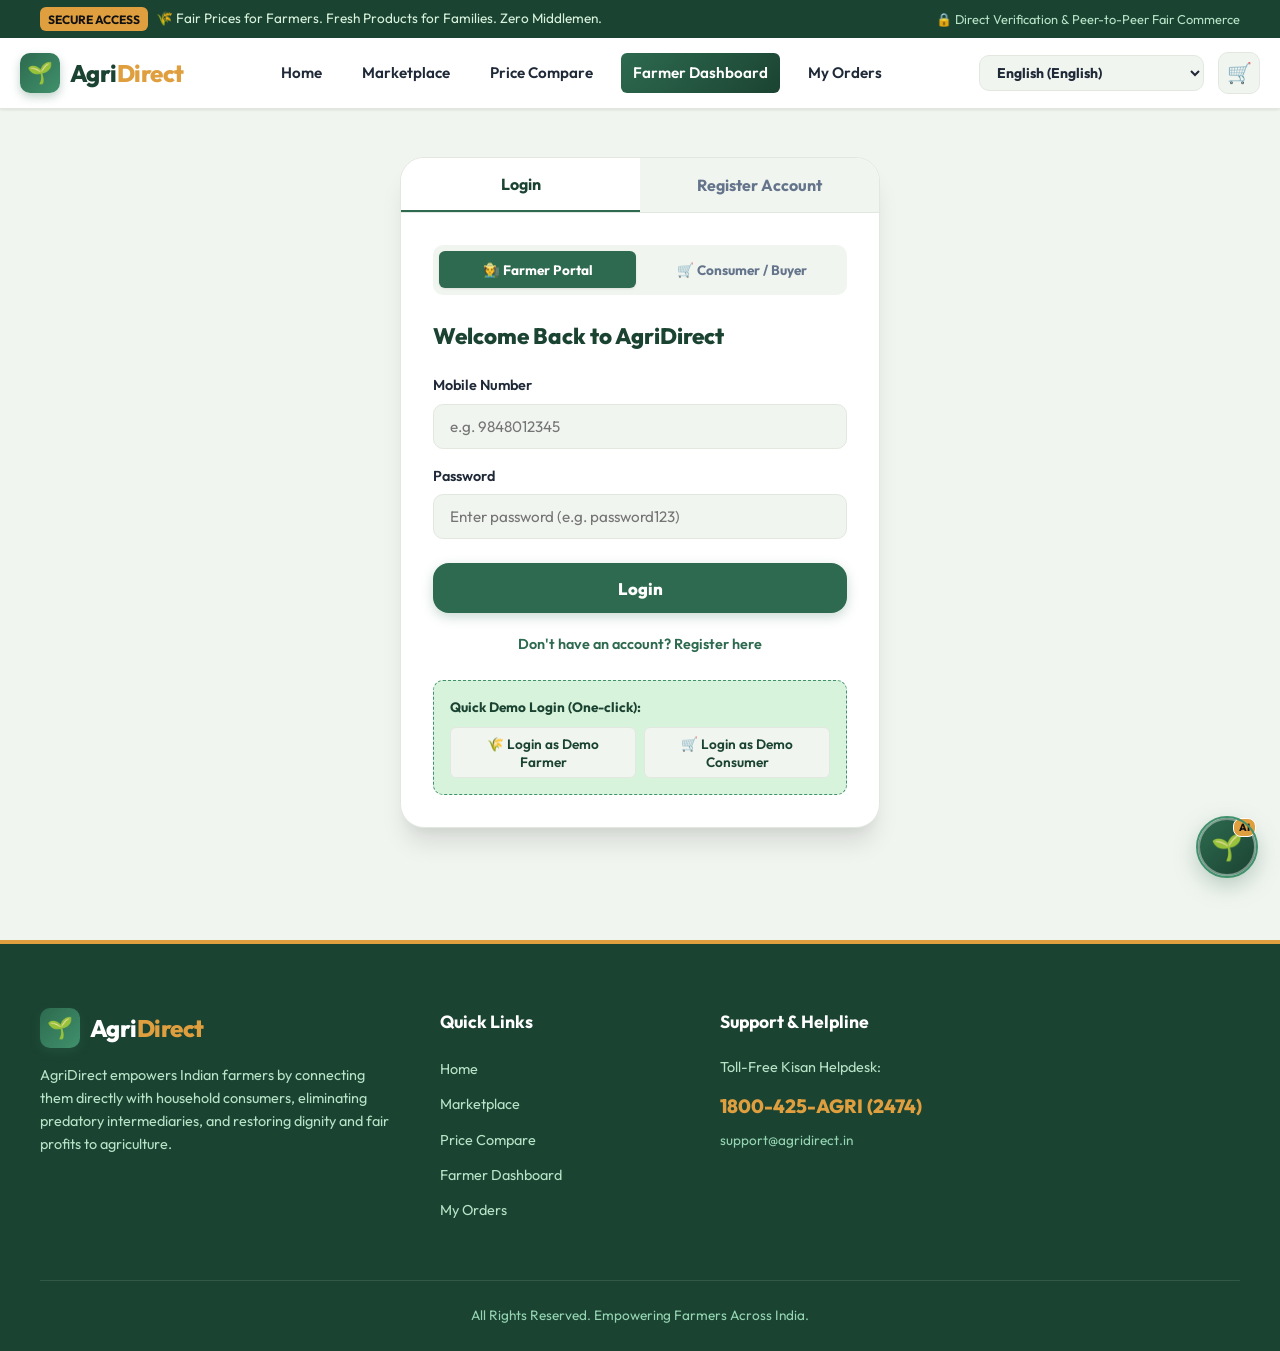
==== commit bb0b18ff: "Update AgriDirect AI Assistant" ====
--- a/auth.html
+++ b/auth.html
@@ -44,9 +44,29 @@
       <div class="header-actions">
         <div class="lang-selector-wrap">
           <select id="globalLanguageSelect" class="lang-select">
-            <option value="en">🇬🇧 English</option>
-            <option value="te">🇮🇳 తెలుగు (Telugu)</option>
-            <option value="hi">🇮🇳 हिन्दी (Hindi)</option>
+            <option value="en">English (English)</option>
+            <option value="as">অসমীয়া (Assamese)</option>
+            <option value="bn">বাংলা (Bengali)</option>
+            <option value="brx">बर' (Bodo)</option>
+            <option value="doi">डोगरी (Dogri)</option>
+            <option value="gu">ગુજરાતી (Gujarati)</option>
+            <option value="hi">हिन्दी (Hindi)</option>
+            <option value="kn">ಕನ್ನಡ (Kannada)</option>
+            <option value="ks">کٲشُر (Kashmiri)</option>
+            <option value="kok">कोंकणी (Konkani)</option>
+            <option value="mai">मैथिली (Maithili)</option>
+            <option value="ml">മലയാളം (Malayalam)</option>
+            <option value="mr">मराठी (Marathi)</option>
+            <option value="mni">ꯃꯤꯇꯩꯂꯣꯟ (Manipuri / Meitei)</option>
+            <option value="ne">नेपाली (Nepali)</option>
+            <option value="or">ଓଡ଼ିଆ (Odia)</option>
+            <option value="pa">ਪੰਜਾਬੀ (Punjabi)</option>
+            <option value="sa">संस्कृतम् (Sanskrit)</option>
+            <option value="sat">ᱥᱟᱱᱛᱟᱲᱤ (Santali)</option>
+            <option value="sd">سنڌي (Sindhi)</option>
+            <option value="ta">தமிழ் (Tamil)</option>
+            <option value="te">తెలుగు (Telugu)</option>
+            <option value="ur">اردو (Urdu)</option>
           </select>
         </div>
 
@@ -316,5 +336,6 @@
       }
     }
   </script>
+    <script src="js/ai-assistant.js"></script>
 </body>
 </html>
--- a/css/style.css
+++ b/css/style.css
@@ -1692,3 +1692,489 @@
   transform: scale(1.1);
   color: white;
 }
+
+/* ==========================================================================
+   RTL Layout & Multilingual Script Typography (Urdu, Kashmiri, Sindhi, etc.)
+   ========================================================================== */
+html[dir="rtl"] {
+  direction: rtl;
+  text-align: right;
+}
+
+html[lang="ur"], html[lang="ks"], html[lang="sd"] {
+  font-family: 'Noto Nastaliq Urdu', 'Urdu Typesetting', 'Arabic Typesetting', 'Segoe UI Historic', 'Segoe UI', system-ui, sans-serif;
+  line-height: 1.7;
+}
+
+html[dir="rtl"] .data-table {
+  text-align: right;
+}
+
+html[dir="rtl"] .data-table th,
+html[dir="rtl"] .data-table td {
+  text-align: right;
+}
+
+html[dir="rtl"] .cart-badge {
+  right: auto;
+  left: -4px;
+}
+
+html[dir="rtl"] .product-tags {
+  left: auto;
+  right: 10px;
+}
+
+html[dir="rtl"] .product-savings-pill {
+  right: auto;
+  left: 10px;
+}
+
+html[dir="rtl"] .filter-sidebar {
+  text-align: right;
+}
+
+html[dir="rtl"] .card,
+html[dir="rtl"] .hero-content,
+html[dir="rtl"] .stat-card,
+html[dir="rtl"] .price-breakdown-card {
+  text-align: right;
+}
+
+html[dir="rtl"] .footer-links a:hover {
+  transform: translateX(-4px);
+  padding-left: 0;
+  padding-right: 4px;
+}
+
+/* ==========================================================================
+   AgriDirect AI Assistant Floating Widget & Chat Panel
+   ========================================================================== */
+
+.agri-ai-floating-btn {
+  position: fixed;
+  bottom: 24px;
+  right: 24px;
+  width: 58px;
+  height: 58px;
+  border-radius: 50%;
+  background: linear-gradient(135deg, var(--primary) 0%, var(--primary-dark) 100%);
+  color: white;
+  border: 2px solid rgba(255, 255, 255, 0.4);
+  box-shadow: 0 8px 24px rgba(45, 106, 79, 0.35);
+  cursor: pointer;
+  z-index: 9999;
+  display: flex;
+  align-items: center;
+  justify-content: center;
+  transition: transform var(--transition), box-shadow var(--transition);
+}
+
+.agri-ai-floating-btn:hover {
+  transform: scale(1.08) translateY(-2px);
+  box-shadow: 0 12px 28px rgba(45, 106, 79, 0.45);
+}
+
+.agri-ai-btn-icon {
+  font-size: 1.6rem;
+  line-height: 1;
+}
+
+.agri-ai-btn-badge {
+  position: absolute;
+  top: -2px;
+  right: -2px;
+  background: var(--accent);
+  color: #111;
+  font-size: 0.65rem;
+  font-weight: 800;
+  padding: 2px 5px;
+  border-radius: 8px;
+  border: 1.5px solid white;
+}
+
+.agri-ai-pulse-ring {
+  position: absolute;
+  top: -4px;
+  left: -4px;
+  right: -4px;
+  bottom: -4px;
+  border-radius: 50%;
+  border: 2px solid var(--primary-light);
+  animation: agriAiPulse 2.5s infinite;
+  pointer-events: none;
+}
+
+@keyframes agriAiPulse {
+  0% { transform: scale(1); opacity: 0.8; }
+  70% { transform: scale(1.3); opacity: 0; }
+  100% { transform: scale(1.3); opacity: 0; }
+}
+
+.agri-ai-panel {
+  position: fixed;
+  bottom: 92px;
+  right: 24px;
+  width: 380px;
+  height: 560px;
+  max-width: calc(100vw - 32px);
+  max-height: calc(100vh - 110px);
+  background: white;
+  border-radius: var(--radius-xl);
+  box-shadow: var(--shadow-xl), 0 16px 48px rgba(0, 0, 0, 0.16);
+  border: 1px solid var(--border-color);
+  display: flex;
+  flex-direction: column;
+  z-index: 10000;
+  overflow: hidden;
+  animation: agriAiSlideUp 0.25s cubic-bezier(0.16, 1, 0.3, 1);
+}
+
+@keyframes agriAiSlideUp {
+  from { opacity: 0; transform: translateY(16px) scale(0.96); }
+  to { opacity: 1; transform: translateY(0) scale(1); }
+}
+
+.agri-ai-header {
+  background: linear-gradient(135deg, var(--primary) 0%, var(--primary-dark) 100%);
+  color: white;
+  padding: 0.9rem 1.1rem;
+  display: flex;
+  align-items: center;
+  justify-content: space-between;
+  border-bottom: 1px solid rgba(255, 255, 255, 0.1);
+}
+
+.agri-ai-brand {
+  display: flex;
+  align-items: center;
+  gap: 0.65rem;
+}
+
+.agri-ai-avatar {
+  width: 34px;
+  height: 34px;
+  background: rgba(255, 255, 255, 0.2);
+  border-radius: 50%;
+  display: flex;
+  align-items: center;
+  justify-content: center;
+  font-size: 1.15rem;
+  border: 1.5px solid rgba(255, 255, 255, 0.3);
+}
+
+.agri-ai-title-wrap {
+  display: flex;
+  flex-direction: column;
+}
+
+.agri-ai-title {
+  font-size: 0.95rem;
+  font-weight: 800;
+  color: white;
+  margin: 0;
+  line-height: 1.2;
+}
+
+.agri-ai-status {
+  display: flex;
+  align-items: center;
+  gap: 4px;
+  font-size: 0.72rem;
+  color: #d8f3dc;
+}
+
+.agri-ai-status-dot {
+  width: 6px;
+  height: 6px;
+  border-radius: 50%;
+  background: #52b788;
+}
+
+.agri-ai-controls {
+  display: flex;
+  align-items: center;
+  gap: 0.35rem;
+}
+
+.agri-ai-lang-pill {
+  font-size: 0.72rem;
+  background: rgba(255, 255, 255, 0.2);
+  color: #fff;
+  padding: 2px 7px;
+  border-radius: var(--radius-full);
+  font-weight: 700;
+}
+
+.agri-ai-btn-tool {
+  background: none;
+  border: none;
+  color: white;
+  cursor: pointer;
+  padding: 4px 6px;
+  border-radius: 6px;
+  font-size: 0.95rem;
+  opacity: 0.85;
+  transition: opacity 0.15s;
+}
+
+.agri-ai-btn-tool:hover {
+  opacity: 1;
+  background: rgba(255, 255, 255, 0.15);
+}
+
+.agri-ai-body {
+  flex: 1;
+  padding: 1rem;
+  overflow-y: auto;
+  background: var(--bg-main);
+  display: flex;
+  flex-direction: column;
+  gap: 0.85rem;
+}
+
+.agri-ai-welcome-card {
+  background: white;
+  border: 1px solid var(--border-color);
+  border-radius: var(--radius-lg);
+  padding: 1rem;
+  box-shadow: var(--shadow-sm);
+  text-align: center;
+}
+
+.agri-ai-welcome-icon {
+  font-size: 1.8rem;
+  margin-bottom: 0.3rem;
+}
+
+.agri-ai-greeting-text {
+  font-size: 0.875rem;
+  line-height: 1.5;
+  color: var(--text-main);
+  white-space: pre-line;
+  margin-bottom: 0.75rem;
+}
+
+.agri-ai-quick-title {
+  font-size: 0.75rem;
+  font-weight: 700;
+  color: var(--text-muted);
+  text-transform: uppercase;
+  margin-bottom: 0.5rem;
+  letter-spacing: 0.5px;
+}
+
+.agri-ai-quick-chips {
+  display: flex;
+  flex-wrap: wrap;
+  gap: 0.4rem;
+  justify-content: center;
+}
+
+.agri-ai-chip {
+  background: var(--bg-subtle);
+  border: 1px solid var(--border-color);
+  color: var(--primary-dark);
+  font-size: 0.78rem;
+  font-weight: 700;
+  padding: 0.35rem 0.65rem;
+  border-radius: var(--radius-full);
+  cursor: pointer;
+  transition: var(--transition);
+}
+
+.agri-ai-chip:hover {
+  background: var(--primary-subtle);
+  border-color: var(--primary);
+  color: var(--primary);
+  transform: translateY(-1px);
+}
+
+.agri-ai-messages-list {
+  display: flex;
+  flex-direction: column;
+  gap: 0.85rem;
+}
+
+.agri-ai-msg-row {
+  display: flex;
+  gap: 0.5rem;
+  align-items: flex-end;
+}
+
+.agri-ai-msg-row.user-row {
+  justify-content: flex-end;
+}
+
+.agri-ai-msg-row.assistant-row {
+  justify-content: flex-start;
+}
+
+.agri-ai-msg-avatar {
+  width: 28px;
+  height: 28px;
+  border-radius: 50%;
+  background: var(--primary-subtle);
+  display: flex;
+  align-items: center;
+  justify-content: center;
+  font-size: 0.9rem;
+  flex-shrink: 0;
+  border: 1px solid var(--primary-light);
+}
+
+.agri-ai-msg-bubble {
+  max-width: 82%;
+  padding: 0.65rem 0.85rem;
+  border-radius: var(--radius-md);
+  font-size: 0.875rem;
+  line-height: 1.5;
+  word-break: break-word;
+}
+
+.agri-ai-msg-bubble.user {
+  background: linear-gradient(135deg, var(--primary) 0%, var(--primary-dark) 100%);
+  color: white;
+  border-bottom-right-radius: 2px;
+}
+
+.agri-ai-msg-bubble.assistant {
+  background: white;
+  color: var(--text-main);
+  border: 1px solid var(--border-color);
+  box-shadow: var(--shadow-sm);
+  border-bottom-left-radius: 2px;
+}
+
+.agri-ai-msg-bubble ul {
+  padding-left: 1.2rem;
+  margin: 0.4rem 0;
+}
+
+.agri-ai-msg-bubble li {
+  margin-bottom: 0.25rem;
+}
+
+.agri-ai-typing-wrap {
+  display: flex;
+  gap: 0.5rem;
+  align-items: center;
+}
+
+.agri-ai-typing-bubble {
+  background: white;
+  border: 1px solid var(--border-color);
+  padding: 0.5rem 0.85rem;
+  border-radius: var(--radius-md);
+  display: flex;
+  gap: 4px;
+}
+
+.agri-dot {
+  width: 6px;
+  height: 6px;
+  background: var(--primary);
+  border-radius: 50%;
+  animation: agriDotBounce 1.4s infinite;
+}
+
+.agri-dot:nth-child(2) { animation-delay: 0.2s; }
+.agri-dot:nth-child(3) { animation-delay: 0.4s; }
+
+@keyframes agriDotBounce {
+  0%, 80%, 100% { transform: scale(0.6); opacity: 0.5; }
+  40% { transform: scale(1.1); opacity: 1; }
+}
+
+.agri-ai-footer {
+  padding: 0.75rem 0.85rem;
+  background: white;
+  border-top: 1px solid var(--border-color);
+}
+
+.agri-ai-input-wrap {
+  display: flex;
+  align-items: center;
+  gap: 0.4rem;
+  background: var(--bg-subtle);
+  border: 1.5px solid var(--border-color);
+  border-radius: var(--radius-full);
+  padding: 0.3rem 0.5rem 0.3rem 0.85rem;
+  transition: border-color var(--transition);
+}
+
+.agri-ai-input-wrap:focus-within {
+  border-color: var(--primary);
+  background: white;
+}
+
+.agri-ai-input {
+  flex: 1;
+  border: none;
+  background: transparent;
+  font-size: 0.85rem;
+  color: var(--text-main);
+  outline: none;
+}
+
+.agri-ai-btn-mic,
+.agri-ai-btn-send {
+  width: 32px;
+  height: 32px;
+  border-radius: 50%;
+  border: none;
+  display: flex;
+  align-items: center;
+  justify-content: center;
+  cursor: pointer;
+  transition: transform var(--transition);
+}
+
+.agri-ai-btn-mic {
+  background: none;
+  font-size: 1rem;
+  opacity: 0.75;
+}
+
+.agri-ai-btn-mic:hover {
+  opacity: 1;
+  transform: scale(1.1);
+}
+
+.agri-ai-btn-send {
+  background: var(--primary);
+  color: white;
+}
+
+.agri-ai-btn-send:hover {
+  background: var(--primary-dark);
+  transform: scale(1.08);
+}
+
+/* RTL Adjustments for AI Assistant */
+.agri-ai-panel.rtl-mode,
+.agri-ai-panel[dir="rtl"] {
+  text-align: right;
+}
+
+.agri-ai-panel.rtl-mode .agri-ai-msg-row.user-row {
+  justify-content: flex-start;
+}
+
+.agri-ai-panel.rtl-mode .agri-ai-msg-row.assistant-row {
+  justify-content: flex-end;
+}
+
+.agri-ai-panel.rtl-mode .agri-ai-msg-bubble.user {
+  border-bottom-right-radius: var(--radius-md);
+  border-bottom-left-radius: 2px;
+}
+
+.agri-ai-panel.rtl-mode .agri-ai-msg-bubble.assistant {
+  border-bottom-left-radius: var(--radius-md);
+  border-bottom-right-radius: 2px;
+}
+
+.agri-ai-panel.rtl-mode .agri-ai-input-wrap {
+  padding: 0.3rem 0.85rem 0.3rem 0.5rem;
+}
--- a/css/responsive.css
+++ b/css/responsive.css
@@ -172,3 +172,31 @@
     margin: 1rem;
   }
 }
+
+/* Mobile Language Selector Optimization */
+@media (max-width: 480px) {
+  .lang-select {
+    padding: 0.35rem 0.55rem;
+    font-size: 0.8rem;
+    max-width: 135px;
+  }
+
+  /* Mobile AI Assistant Adjustments */
+  .agri-ai-floating-btn {
+    bottom: 18px;
+    right: 18px;
+    width: 52px;
+    height: 52px;
+  }
+
+  .agri-ai-panel {
+    bottom: 80px;
+    right: 10px;
+    left: 10px;
+    width: auto;
+    height: calc(100vh - 100px);
+    max-width: none;
+    border-radius: var(--radius-lg);
+  }
+}
+
